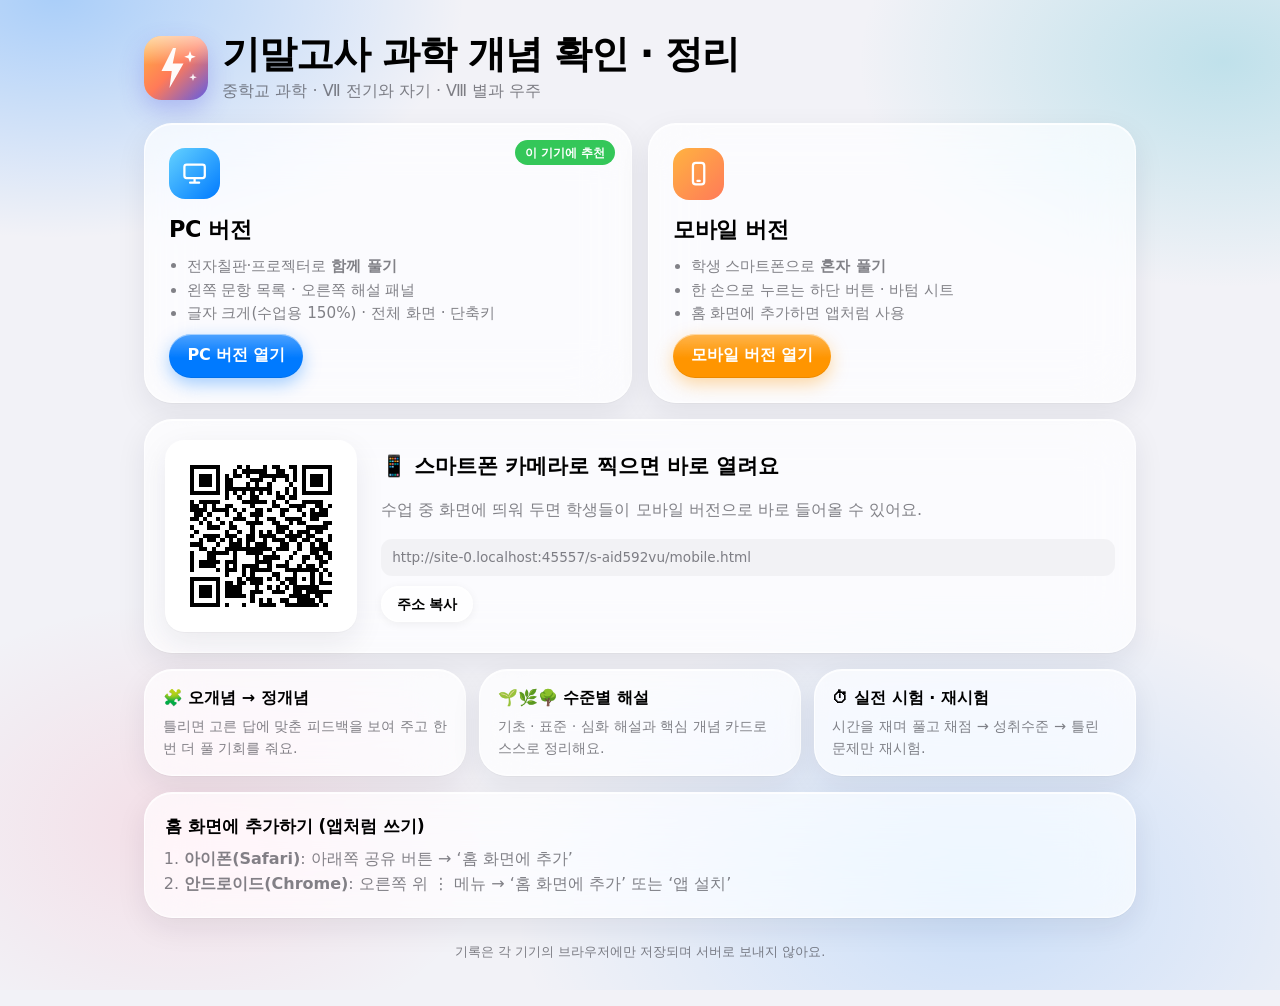
==== s-aid592vu/index.html @ d225749f "웹앱 접속 주소 변경: 예전 주소 비활성화 - 앱 폴더 이름을 추측하기 어려운 이름으로 변경(예전 주소의 페이지는 404) - 예전 폴더에는 학생 기기에 남은 오프라인 사본을 지우" ====
<!DOCTYPE html>
<html lang="ko" data-theme="light" data-unit="all">
<head>
<meta charset="UTF-8">
<meta name="robots" content="noindex, nofollow">
<meta name="viewport" content="width=device-width, initial-scale=1, viewport-fit=cover">
<meta name="theme-color" content="#F2F2F7">
<meta name="description" content="중학교 과학 2학기 기말고사 대비 개념 확인 · 정리 웹앱 — PC 버전과 모바일 버전">
<title>기말고사 과학 개념 확인 · 정리</title>
<link rel="icon" href="icon.svg" type="image/svg+xml">
<link rel="apple-touch-icon" href="icon-180.png">
<link rel="manifest" href="manifest.webmanifest">
<link rel="stylesheet" href="css/base.css">
<style>
  body { display: flex; justify-content: center; padding: max(1.5rem, env(safe-area-inset-top)) 1rem 2rem; }
  .wrap { width: 100%; max-width: 62rem; }
  .top { display: flex; align-items: center; gap: .9rem; margin: .5rem 0 1.2rem; }
  .app-ic { width: 4rem; height: 4rem; border-radius: 1.1rem; box-shadow: 0 10px 24px rgba(94, 92, 230, .3); flex: none; }
  .top h1 { margin: 0; font-size: clamp(1.7rem, 4vw, 2.4rem); letter-spacing: -.03em; line-height: 1.15; }
  .top p { margin: .2rem 0 0; color: var(--label2); }
  .choose { display: grid; grid-template-columns: repeat(2, minmax(0, 1fr)); gap: 1rem; }
  .ver { position: relative; display: flex; flex-direction: column; gap: .5rem; padding: 1.5rem; text-decoration: none; color: var(--label); transition: transform .35s var(--pop); }
  .ver:active { transform: scale(.98); }
  .ver .vi { width: 3.2rem; height: 3.2rem; border-radius: 1rem; display: grid; place-items: center; color: #fff; }
  .ver .vi .ic { width: 1.7rem; height: 1.7rem; }
  .ver.pc .vi { background: linear-gradient(135deg, #64D2FF, #007AFF); }
  .ver.mo .vi { background: linear-gradient(135deg, #FFB340, #FF7A59); }
  .ver h2 { margin: .3rem 0 0; font-size: 1.4rem; letter-spacing: -.02em; }
  .ver ul { margin: 0; padding-left: 1.1rem; color: var(--label2); font-size: .95rem; }
  .ver .go { margin-top: auto; align-self: flex-start; }
  .rec { position: absolute; top: 1rem; right: 1rem; background: var(--green); color: #fff; font-size: .75rem; font-weight: 800; padding: .2rem .6rem; border-radius: 999px; }
  .qr-card { display: grid; grid-template-columns: auto 1fr; gap: 1.5rem; align-items: center; margin-top: 1rem; }
  .qr-box { width: 12rem; height: 12rem; background: #fff; border-radius: 1.2rem; padding: .5rem; box-shadow: var(--shadow); }
  .qr-svg { width: 100%; height: 100%; display: block; }
  .qr-card h2 { margin: 0 0 .4rem; font-size: 1.3rem; }
  .url { font-size: .85rem; color: var(--label2); word-break: break-all; background: var(--fill2); padding: .5rem .7rem; border-radius: .7rem; margin: .6rem 0; }
  .feat { display: grid; grid-template-columns: repeat(3, minmax(0, 1fr)); gap: .8rem; margin-top: 1rem; }
  .feat .card { padding: 1rem 1.1rem; }
  .feat b { display: flex; gap: .4rem; align-items: center; margin-bottom: .25rem; }
  .feat p { margin: 0; font-size: .9rem; color: var(--label2); }
  .howto { margin-top: 1rem; }
  .howto h3 { margin: 0 0 .5rem; font-size: 1.05rem; }
  .howto ol { margin: 0; padding-left: 1.2rem; color: var(--label2); }
  .foot { text-align: center; color: var(--label2); font-size: .8rem; margin-top: 1.5rem; }
  @media (max-width: 720px) {
    .choose, .feat { grid-template-columns: 1fr; }
    .qr-card { grid-template-columns: 1fr; justify-items: center; text-align: center; }
  }
</style>
</head>
<body>
<div class="bg" aria-hidden="true"></div>
<div class="wrap">
  <header class="top">
    <img class="app-ic" src="icon.svg" alt="">
    <div>
      <h1>기말고사 과학 개념 확인 · 정리</h1>
      <p>중학교 과학 · Ⅶ 전기와 자기 · Ⅷ 별과 우주</p>
    </div>
  </header>

  <section class="choose" aria-label="버전 선택">
    <a class="ver pc card" href="pc.html" id="v-pc">
      <span class="vi"><svg class="ic" viewBox="0 0 24 24" aria-hidden="true"><rect x="3" y="4" width="18" height="12" rx="2"/><path d="M8 20h8M12 16v4"/></svg></span>
      <h2>PC 버전</h2>
      <ul><li>전자칠판·프로젝터로 <b>함께 풀기</b></li><li>왼쪽 문항 목록 · 오른쪽 해설 패널</li><li>글자 크게(수업용 150%) · 전체 화면 · 단축키</li></ul>
      <span class="btn btn-primary go">PC 버전 열기</span>
    </a>
    <a class="ver mo card" href="mobile.html" id="v-mo">
      <span class="vi"><svg class="ic" viewBox="0 0 24 24" aria-hidden="true"><rect x="7" y="2.5" width="10" height="19" rx="2.5"/><path d="M11 18.5h2"/></svg></span>
      <h2>모바일 버전</h2>
      <ul><li>학생 스마트폰으로 <b>혼자 풀기</b></li><li>한 손으로 누르는 하단 버튼 · 바텀 시트</li><li>홈 화면에 추가하면 앱처럼 사용</li></ul>
      <span class="btn btn-primary go" style="--tint: var(--orange)">모바일 버전 열기</span>
    </a>
  </section>

  <section class="qr-card card" id="qr-card" aria-label="모바일 접속 QR 코드">
    <div class="qr-box" id="qr"></div>
    <div>
      <h2>📱 스마트폰 카메라로 찍으면 바로 열려요</h2>
      <p class="muted">수업 중 화면에 띄워 두면 학생들이 모바일 버전으로 바로 들어올 수 있어요.</p>
      <div class="url" id="qr-url"></div>
      <button class="btn btn-glass btn-sm" id="copy">주소 복사</button>
    </div>
  </section>

  <section class="feat" aria-label="주요 기능">
    <div class="card"><b>🧩 오개념 → 정개념</b><p>틀리면 고른 답에 맞춘 피드백을 보여 주고 한 번 더 풀 기회를 줘요.</p></div>
    <div class="card"><b>🌱🌿🌳 수준별 해설</b><p>기초 · 표준 · 심화 해설과 핵심 개념 카드로 스스로 정리해요.</p></div>
    <div class="card"><b>⏱ 실전 시험 · 재시험</b><p>시간을 재며 풀고 채점 → 성취수준 → 틀린 문제만 재시험.</p></div>
  </section>

  <section class="howto card">
    <h3>홈 화면에 추가하기 (앱처럼 쓰기)</h3>
    <ol>
      <li><b>아이폰(Safari)</b>: 아래쪽 공유 버튼 → ‘홈 화면에 추가’</li>
      <li><b>안드로이드(Chrome)</b>: 오른쪽 위 ⋮ 메뉴 → ‘홈 화면에 추가’ 또는 ‘앱 설치’</li>
    </ol>
  </section>

  <p class="foot">기록은 각 기기의 브라우저에만 저장되며 서버로 보내지 않아요.</p>
</div>
<script src="js/qr.js"></script>
<script>
(function () {
  var dark = window.matchMedia && matchMedia('(prefers-color-scheme: dark)').matches;
  try { var st = JSON.parse(localStorage.getItem('sciFinal.v1') || '{}').settings || {}; if (st.theme === 'dark') dark = true; if (st.theme === 'light') dark = false; } catch (e) {}
  document.documentElement.dataset.theme = dark ? 'dark' : 'light';
  // 기기에 맞는 버전 추천
  var mobile = (matchMedia('(pointer: coarse)').matches && Math.min(screen.width, screen.height) < 820) || /iPhone|Android.+Mobile/.test(navigator.userAgent);
  var rec = document.createElement('span');
  rec.className = 'rec';
  rec.textContent = '이 기기에 추천';
  document.getElementById(mobile ? 'v-mo' : 'v-pc').appendChild(rec);
  // QR 코드 (인터넷 주소로 열었을 때만)
  var card = document.getElementById('qr-card');
  var framed = false;
  try { framed = window.self !== window.top; } catch (e) { framed = true; }
  if ((location.protocol === 'http:' || location.protocol === 'https:') && !framed) {
    var url = new URL('mobile.html', location.href).href;
    document.getElementById('qr').innerHTML = window.SF_QR.toSVG(url, { label: '모바일 버전 주소 QR 코드' });
    document.getElementById('qr-url').textContent = url;
    document.getElementById('copy').addEventListener('click', function () {
      var b = this;
      (navigator.clipboard ? navigator.clipboard.writeText(url) : Promise.reject()).then(function () { b.textContent = '복사했어요 ✓'; }, function () { b.textContent = '복사가 안 되면 주소를 길게 눌러 복사하세요'; });
    });
  } else {
    card.querySelector('h2').textContent = '📱 QR 코드는 웹 주소로 직접 열었을 때 나타나요';
    card.querySelector('.muted').textContent = (framed ? '지금은 미리보기 창 안에서 열려 있어요.' : '지금은 파일로 열려 있어요.') + ' GitHub Pages 같은 웹 주소(https://…)로 직접 열면 학생용 QR 코드가 자동으로 만들어져요.';
    document.getElementById('qr').style.display = 'none';
    document.getElementById('qr-url').style.display = 'none';
    document.getElementById('copy').style.display = 'none';
  }
  try { if ('serviceWorker' in navigator && location.protocol === 'https:' && !framed) navigator.serviceWorker.register('sw.js').catch(function () {}); } catch (e) {}
})();
</script>
</body>
</html>
---- s-aid592vu/css/base.css ----
/* 공통 디자인 — Apple ‘Liquid Glass’ 디자인 언어(반투명 유리 재질·캡슐 버튼·시스템 색)를 참고한 스타일 */
:root {
  --scale: 1;
  --font: -apple-system, BlinkMacSystemFont, "SF Pro Text", "SF Pro Display", "Apple SD Gothic Neo", "Pretendard Variable", "Pretendard", "Noto Sans KR", "Malgun Gothic", "맑은 고딕", "NanumGothic", system-ui, sans-serif;
  --blue: #007AFF; --green: #34C759; --red: #FF3B30; --orange: #FF9500; --yellow: #FFCC00;
  --indigo: #5856D6; --purple: #AF52DE; --teal: #30B0C7; --pink: #FF2D55; --mint: #00C7BE;
  --label: #000; --label2: rgba(60, 60, 67, .64); --label3: rgba(60, 60, 67, .34);
  --sep: rgba(60, 60, 67, .16);
  --bg: #F2F2F7;
  --solid: #fff;
  --card: rgba(255, 255, 255, .7);
  --glass: rgba(255, 255, 255, .56);
  --glass-hi: rgba(250, 250, 252, .84);
  --glass-border: rgba(255, 255, 255, .72);
  --spec: inset 0 1px 0 rgba(255, 255, 255, .85), inset 0 -1px 0 rgba(255, 255, 255, .2);
  --shadow: 0 1px 1px rgba(0, 0, 0, .03), 0 10px 30px rgba(20, 24, 48, .08);
  --shadow-lg: 0 30px 80px rgba(20, 24, 48, .22);
  --fill: rgba(118, 118, 128, .12); --fill2: rgba(118, 118, 128, .07); --fill3: rgba(118, 118, 128, .2);
  --tint: var(--blue); --tint2: var(--teal);
  --fig-ink: #1c1c1e; --fig-sub: #6c6c70; --fig-paper: #fff; --fig-panel: #f2f2f7;
  --r-xl: 1.75rem; --r-lg: 1.375rem; --r-md: 1rem; --r-sm: .75rem;
  --spring: cubic-bezier(.32, .72, 0, 1);
  --pop: cubic-bezier(.34, 1.56, .64, 1);
  color-scheme: light;
}
html[data-theme="dark"] {
  --blue: #0A84FF; --green: #30D158; --red: #FF453A; --orange: #FF9F0A; --yellow: #FFD60A;
  --indigo: #5E5CE6; --purple: #BF5AF2; --teal: #40C8E0; --pink: #FF375F; --mint: #63E6E2;
  --label: #fff; --label2: rgba(235, 235, 245, .64); --label3: rgba(235, 235, 245, .32);
  --sep: rgba(84, 84, 88, .55);
  --bg: #000;
  --solid: #1C1C1E;
  --card: rgba(30, 30, 33, .66);
  --glass: rgba(44, 44, 48, .5);
  --glass-hi: rgba(36, 36, 40, .86);
  --glass-border: rgba(255, 255, 255, .12);
  --spec: inset 0 1px 0 rgba(255, 255, 255, .16), inset 0 -1px 0 rgba(255, 255, 255, .04);
  --shadow: 0 1px 1px rgba(0, 0, 0, .4), 0 10px 30px rgba(0, 0, 0, .45);
  --shadow-lg: 0 30px 80px rgba(0, 0, 0, .6);
  --fill: rgba(118, 118, 128, .24); --fill2: rgba(118, 118, 128, .14); --fill3: rgba(118, 118, 128, .34);
  --fig-ink: #f2f2f7; --fig-sub: #a1a1a8; --fig-paper: #1c1c1e; --fig-panel: #2c2c2e;
  color-scheme: dark;
}
html[data-unit="u7"] { --tint: var(--orange); --tint2: var(--yellow); }
html[data-unit="u8"] { --tint: var(--indigo); --tint2: var(--purple); }
html[data-unit="all"] { --tint: var(--blue); --tint2: var(--teal); }
html[data-theme="light"][data-unit="u7"] { --tint: #F08800; }

* { box-sizing: border-box; -webkit-tap-highlight-color: transparent; }
html { font-size: calc(16px * var(--scale)); -webkit-text-size-adjust: 100%; text-size-adjust: 100%; }
body {
  margin: 0; font-family: var(--font); color: var(--label); background: var(--bg);
  line-height: 1.55; word-break: keep-all; overflow-wrap: anywhere;
  -webkit-font-smoothing: antialiased; min-height: 100vh;
}
button, input, textarea, select { font: inherit; color: inherit; }
button { cursor: pointer; }
a { color: var(--tint); }
:focus-visible { outline: 3px solid color-mix(in srgb, var(--tint) 70%, transparent); outline-offset: 2px; border-radius: 10px; }
#main:focus { outline: none; }
.muted { color: var(--label2); }
.small { font-size: .85rem; }
.center { text-align: center; }
.c-green { color: var(--green); } .c-orange { color: var(--orange); } .c-red { color: var(--red); } .c-teal { color: var(--teal); }
.w100 { width: 100%; }
.spacer { flex: 1; }
[hidden] { display: none !important; }

/* 배경: 단원 색이 은은히 비치는 메시 그라데이션 */
.bg {
  position: fixed; inset: -10%; z-index: -1; pointer-events: none;
  background:
    radial-gradient(38% 32% at 12% 8%, color-mix(in srgb, var(--tint) 30%, transparent), transparent 70%),
    radial-gradient(34% 30% at 88% 14%, color-mix(in srgb, var(--tint2) 26%, transparent), transparent 70%),
    radial-gradient(42% 40% at 72% 92%, color-mix(in srgb, var(--blue) 16%, transparent), transparent 72%),
    radial-gradient(30% 30% at 20% 85%, color-mix(in srgb, var(--pink) 10%, transparent), transparent 70%),
    var(--bg);
  animation: drift 40s ease-in-out infinite alternate;
}
html[data-theme="dark"] .bg { opacity: .9; }
@keyframes drift { from { transform: translate3d(0, 0, 0) scale(1); } to { transform: translate3d(-2%, 1.5%, 0) scale(1.04); } }

/* 아이콘 */
.ic { width: 1.25em; height: 1.25em; flex: none; stroke: currentColor; fill: none; stroke-width: 2; stroke-linecap: round; stroke-linejoin: round; vertical-align: -.22em; }
.ic.ok { color: var(--green); } .ic.bad { color: var(--red); }

/* 유리 재질 */
.glass, .card, .glass-strong {
  -webkit-backdrop-filter: blur(28px) saturate(185%); backdrop-filter: blur(28px) saturate(185%);
}
.glass { background: var(--glass); border: 1px solid var(--glass-border); box-shadow: var(--spec), var(--shadow); }
.glass-strong { background: var(--glass-hi); border: 1px solid var(--glass-border); box-shadow: var(--spec), var(--shadow-lg); }
.card {
  background: var(--card); border: 1px solid var(--glass-border); border-radius: var(--r-xl);
  box-shadow: var(--spec), var(--shadow); padding: 1.25rem;
}
@supports not ((backdrop-filter: blur(1px)) or (-webkit-backdrop-filter: blur(1px))) {
  .glass, .card { background: var(--solid); }
  .glass-strong { background: var(--solid); }
}

/* 버튼 */
.btn {
  display: inline-flex; align-items: center; justify-content: center; gap: .45rem;
  min-height: 2.75rem; padding: 0 1.15rem; border-radius: 999px; border: 0;
  font-weight: 650; font-size: 1rem; letter-spacing: -.01em; white-space: nowrap;
  transition: transform .35s var(--pop), background-color .2s, box-shadow .2s, opacity .2s;
  text-decoration: none;
}
.btn:active:not(:disabled) { transform: scale(.95); }
.btn:disabled { opacity: .4; cursor: default; }
.btn-lg { min-height: 3.25rem; font-size: 1.06rem; padding: 0 1.5rem; }
.btn-sm { min-height: 2.25rem; font-size: .9rem; padding: 0 .9rem; }
.btn-primary {
  color: #fff;
  background: linear-gradient(180deg, rgba(255, 255, 255, .3), rgba(255, 255, 255, 0) 55%), var(--tint);
  box-shadow: inset 0 1px 0 rgba(255, 255, 255, .5), inset 0 -1px 0 rgba(0, 0, 0, .08), 0 6px 18px color-mix(in srgb, var(--tint) 36%, transparent);
}
.btn-danger { color: #fff; background: linear-gradient(180deg, rgba(255, 255, 255, .25), rgba(255, 255, 255, 0) 55%), var(--red); box-shadow: inset 0 1px 0 rgba(255, 255, 255, .45), 0 6px 18px color-mix(in srgb, var(--red) 32%, transparent); }
.btn-glass {
  background: var(--glass); color: var(--label); border: 1px solid var(--glass-border);
  box-shadow: var(--spec), 0 2px 10px rgba(0, 0, 0, .06);
  -webkit-backdrop-filter: blur(24px) saturate(180%); backdrop-filter: blur(24px) saturate(180%);
}
.btn-glass.on { color: var(--tint); background: color-mix(in srgb, var(--tint) 14%, var(--glass)); }
.btn-tinted { background: color-mix(in srgb, var(--tint) 15%, transparent); color: var(--tint); }
.btn-plain { background: transparent; color: var(--tint); padding: 0 .4rem; min-height: 2rem; }
.btn.grow { flex: 1; }
.icon-btn {
  width: 2.75rem; height: 2.75rem; border-radius: 50%; border: 0; display: inline-grid; place-items: center;
  background: var(--fill2); color: var(--label); transition: transform .35s var(--pop), background .2s; flex: none;
}
.icon-btn.glass { background: var(--glass); }
.icon-btn:active { transform: scale(.9); }
.icon-btn sup { font-size: .6em; margin-left: 1px; }
.link { background: none; border: 0; color: var(--tint); font-weight: 600; padding: 0; font-size: .9rem; display: inline-flex; align-items: center; gap: .15rem; }
.pill { display: inline-flex; align-items: center; gap: .35rem; height: 2.25rem; padding: 0 .85rem; border-radius: 999px; border: 0; font-weight: 700; font-size: .9rem; }
.pill.teacher { background: linear-gradient(180deg, rgba(255, 255, 255, .28), transparent 60%), var(--purple); color: #fff; box-shadow: inset 0 1px 0 rgba(255, 255, 255, .4), 0 4px 12px color-mix(in srgb, var(--purple) 35%, transparent); }
.btn-row { display: flex; flex-wrap: wrap; gap: .6rem; margin: 1rem 0; }
.btn-row.center { justify-content: center; }
.btn-col { display: flex; flex-direction: column; gap: .6rem; margin-top: 1.2rem; }

/* 세그먼트 컨트롤 */
.seg { display: inline-flex; padding: 3px; gap: 2px; background: var(--fill); border-radius: 999px; max-width: 100%; overflow-x: auto; scrollbar-width: none; }
.seg::-webkit-scrollbar { display: none; }
.seg button {
  border: 0; background: transparent; padding: .5rem .95rem; border-radius: 999px; font-weight: 600; font-size: .92rem;
  color: var(--label); white-space: nowrap; transition: background .25s, box-shadow .25s, color .2s;
}
.seg button[aria-pressed="true"] { background: var(--solid); box-shadow: 0 3px 10px rgba(0, 0, 0, .12), 0 0 0 .5px rgba(0, 0, 0, .04); }
html[data-theme="dark"] .seg button[aria-pressed="true"] { background: #636366; }
.seg-sm button { padding: .38rem .75rem; font-size: .85rem; }

/* 스위치 */
.switch { position: relative; width: 3.2rem; height: 1.95rem; flex: none; }
.switch input { position: absolute; opacity: 0; width: 100%; height: 100%; margin: 0; cursor: pointer; z-index: 1; }
.switch span { position: absolute; inset: 0; border-radius: 999px; background: var(--fill3); transition: background .25s; }
.switch span::after { content: ""; position: absolute; top: 2px; left: 2px; width: calc(1.95rem - 4px); height: calc(1.95rem - 4px); border-radius: 50%; background: #fff; box-shadow: 0 3px 8px rgba(0, 0, 0, .15), 0 1px 1px rgba(0, 0, 0, .16); transition: transform .35s var(--pop); }
.switch input:checked + span { background: var(--green); }
.switch input:checked + span::after { transform: translateX(1.25rem); }
.switch input:focus-visible + span { outline: 3px solid color-mix(in srgb, var(--tint) 60%, transparent); outline-offset: 2px; }

/* 목록(설정 앱 스타일) */
.list { padding: 0; overflow: hidden; }
.list .row {
  display: flex; align-items: center; gap: .75rem; min-height: 3.1rem; padding: .7rem 1.1rem; width: 100%;
  background: transparent; border: 0; text-align: left; color: var(--label); text-decoration: none; font-size: 1rem;
}
.list .row + .row { border-top: .5px solid var(--sep); }
.list button.row:active, .list a.row:active { background: var(--fill2); }
.list .row.wrap { flex-wrap: wrap; justify-content: space-between; }
.list .row.danger { color: var(--red); }
.row-label { font-weight: 600; flex: 1; min-width: 8rem; }
.list + .list { margin-top: 1rem; }

/* 배지·칩 */
.badge { display: inline-flex; align-items: center; height: 1.6rem; padding: 0 .6rem; border-radius: 999px; font-size: .78rem; font-weight: 700; color: #fff; white-space: nowrap; }
.badge.set-basic, .dot.set-basic { background: var(--green); }
.badge.set-achieve, .dot.set-achieve { background: var(--blue); }
.badge.set-essay, .dot.set-essay { background: var(--purple); }
.concept-chip { font-size: .8rem; font-weight: 600; color: var(--tint); background: color-mix(in srgb, var(--tint) 13%, transparent); padding: .2rem .6rem; border-radius: 999px; }
.lvl { display: inline-flex; gap: 3px; }
.lvl i { width: .45rem; height: .45rem; border-radius: 50%; background: var(--fill3); }
.lvl i.on { background: var(--tint); }
.chip-btn { display: inline-flex; align-items: center; gap: .3rem; border: 0; border-radius: 999px; padding: .35rem .75rem; background: var(--fill); font-size: .82rem; font-weight: 600; }
.chip-btn.on { background: color-mix(in srgb, var(--orange) 20%, transparent); color: var(--orange); }
.count { display: inline-grid; place-items: center; min-width: 1.4rem; height: 1.4rem; padding: 0 .35rem; border-radius: 999px; background: var(--red); color: #fff; font-size: .75rem; font-weight: 800; }

/* 제목 */
.hero { padding: .5rem .25rem 1rem; }
.hero.compact { padding-bottom: .5rem; }
.eyebrow { margin: 0; font-size: .85rem; font-weight: 700; color: var(--tint); letter-spacing: .02em; }
.large-title { font-size: 2.125rem; line-height: 1.15; font-weight: 800; letter-spacing: -.03em; margin: .2rem 0 .4rem; }
.sub { margin: 0 0 .75rem; color: var(--label2); font-size: 1rem; }
.sec-title { font-size: 1.25rem; font-weight: 750; letter-spacing: -.02em; margin: 1.6rem .25rem .75rem; display: flex; align-items: center; gap: .5rem; flex-wrap: wrap; }
.sec-title .muted, .sec-title .link { font-size: .85rem; font-weight: 600; margin-left: auto; }
.unit-h { font-size: 1.5rem; }
.block { margin-bottom: .5rem; }

/* 처음 화면 */
.resume { display: flex; align-items: center; gap: .9rem; width: 100%; text-align: left; border: 1px solid var(--glass-border); cursor: pointer; padding: 1rem 1.15rem; }
.resume-ic { width: 2.6rem; height: 2.6rem; border-radius: 50%; display: grid; place-items: center; background: var(--tint); color: #fff; flex: none; }
.resume-t { flex: 1; display: flex; flex-direction: column; }
.resume-t small { color: var(--label2); }
.unit-cards { display: grid; grid-template-columns: repeat(3, minmax(0, 1fr)); gap: .75rem; }
.unit-card {
  position: relative; display: flex; flex-direction: column; align-items: flex-start; gap: .1rem; text-align: left;
  padding: 1rem; border-radius: var(--r-lg); border: 1.5px solid var(--glass-border); background: var(--card);
  -webkit-backdrop-filter: blur(24px) saturate(180%); backdrop-filter: blur(24px) saturate(180%);
  box-shadow: var(--spec), var(--shadow); transition: transform .35s var(--pop), border-color .2s, background .2s;
}
.unit-card:active { transform: scale(.97); }
.unit-card.on { border-color: var(--tint); background: color-mix(in srgb, var(--tint) 12%, var(--card)); }
.uc-ic { width: 2.4rem; height: 2.4rem; border-radius: .8rem; display: grid; place-items: center; color: #fff; margin-bottom: .45rem; font-size: 1.1rem; }
.uc-u7 .uc-ic { background: linear-gradient(135deg, #FFB340, #FF9500); }
.uc-u8 .uc-ic { background: linear-gradient(135deg, #7D7AFF, #5856D6); }
.uc-all .uc-ic { background: linear-gradient(135deg, #5AC8FA, #007AFF); }
.uc-code { font-size: .8rem; font-weight: 800; color: var(--label2); }
.uc-title { font-size: 1.05rem; font-weight: 750; letter-spacing: -.02em; }
.uc-n { font-size: .8rem; color: var(--label2); }
.uc-check { position: absolute; top: .7rem; right: .7rem; width: 1.5rem; height: 1.5rem; border-radius: 50%; background: var(--tint); color: #fff; display: grid; place-items: center; }
.uc-check .ic { width: .95rem; height: .95rem; stroke-width: 3; }
.mode-grid { display: grid; grid-template-columns: repeat(2, minmax(0, 1fr)); gap: .75rem; }
.mode-card { display: flex; flex-direction: column; align-items: flex-start; gap: .3rem; text-align: left; cursor: pointer; transition: transform .35s var(--pop); padding: 1.1rem; }
.mode-card:active { transform: scale(.97); }
.mode-card b { font-size: 1.1rem; letter-spacing: -.02em; display: flex; align-items: center; gap: .4rem; }
.mode-card small { color: var(--label2); font-size: .85rem; line-height: 1.4; }
.mc-ic { width: 2.6rem; height: 2.6rem; border-radius: .9rem; display: grid; place-items: center; margin-bottom: .3rem; color: #fff; }
.mc-ic.c-teal { background: linear-gradient(135deg, #64D2FF, #30B0C7); color: #fff; }
.mc-ic.c-green { background: linear-gradient(135deg, #5EDB7B, #34C759); color: #fff; }
.mc-ic.c-orange { background: linear-gradient(135deg, #FFB340, #FF9500); color: #fff; }
.mc-ic.c-red { background: linear-gradient(135deg, #FF6961, #FF3B30); color: #fff; }
.set-toggles { display: flex; flex-wrap: wrap; gap: .45rem; }
.set-toggle { display: inline-flex; align-items: center; gap: .4rem; border: 1.5px solid var(--sep); background: transparent; border-radius: 999px; padding: .4rem .8rem; font-weight: 600; font-size: .9rem; color: var(--label2); transition: all .2s; }
.set-toggle b { font-size: .78rem; color: var(--label2); background: var(--fill); border-radius: 999px; padding: 0 .45rem; }
.set-toggle.on { border-color: var(--tint); color: var(--label); background: color-mix(in srgb, var(--tint) 9%, transparent); }
.set-toggle .dot { width: .55rem; height: .55rem; border-radius: 50%; opacity: .35; }
.set-toggle.on .dot { opacity: 1; }
.foot-note { color: var(--label2); font-size: .8rem; text-align: center; margin: 2rem 1rem 1rem; }

/* 통계 */
.stat-row { display: grid; grid-template-columns: repeat(auto-fit, minmax(6rem, 1fr)); gap: .75rem; margin: 1rem 0; }
.stat { display: flex; flex-direction: column; align-items: center; justify-content: center; padding: 1rem .5rem; text-align: center; }
.stat b { font-size: 1.6rem; font-weight: 800; letter-spacing: -.03em; font-variant-numeric: tabular-nums; }
.stat b small { font-size: .9rem; color: var(--label2); font-weight: 600; }
.stat span { font-size: .82rem; color: var(--label2); }
.empty { text-align: center; padding: 2rem 1rem; color: var(--label2); }
.empty .ic { width: 2.5rem; height: 2.5rem; color: var(--tint); }

/* 기록 그래프 */
.hchart { display: flex; align-items: flex-end; gap: 0; height: 10rem; padding: 1rem .5rem .6rem; }
.hbar { display: flex; flex-direction: column; align-items: center; gap: .25rem; height: 100%; }
.hbar-v { font-size: .75rem; font-weight: 700; color: var(--label2); font-variant-numeric: tabular-nums; }
.hbar-track { flex: 1; width: 52%; max-width: 2.4rem; background: var(--fill2); border-radius: .6rem; display: flex; align-items: flex-end; overflow: hidden; }
.hbar-track i { display: block; width: 100%; border-radius: .6rem; animation: grow .8s var(--spring) both; }
@keyframes grow { from { transform: scaleY(0); transform-origin: bottom; } to { transform: scaleY(1); transform-origin: bottom; } }
.hbar-l { font-size: .72rem; font-weight: 700; color: var(--label2); }
.grade-dot { width: 2.3rem; height: 2.3rem; border-radius: 50%; display: grid; place-items: center; color: #fff; font-weight: 800; flex: none; }
.wr-t { flex: 1; display: flex; flex-direction: column; min-width: 0; }
.wr-t small { color: var(--label2); font-size: .8rem; overflow: hidden; text-overflow: ellipsis; white-space: nowrap; }
.wr-n { font-size: .8rem; color: var(--red); font-weight: 700; }

/* 개념 정리 */
.notes-grid { display: grid; grid-template-columns: repeat(auto-fill, minmax(22rem, 1fr)); gap: 1rem; }
.note header { display: flex; align-items: center; gap: .6rem; margin-bottom: .4rem; }
.note h3 { margin: 0; font-size: 1.15rem; letter-spacing: -.02em; }
.note-no { width: 1.9rem; height: 1.9rem; border-radius: .65rem; display: grid; place-items: center; background: var(--tint); color: #fff; font-weight: 800; font-size: .9rem; flex: none; }
.note-points { margin: .4rem 0 .8rem; padding-left: 1.15rem; }
.note-points li { margin: .35rem 0; }
.note-points li::marker { color: var(--tint); }
.misfix { background: var(--fill2); border-radius: var(--r-md); padding: .75rem .9rem; margin-bottom: .8rem; }
.mf-title { font-size: .8rem; font-weight: 800; color: var(--label2); margin-bottom: .3rem; }
.mf-row { display: flex; flex-direction: column; gap: .1rem; padding: .35rem 0; font-size: .92rem; }
.mf-row + .mf-row { border-top: .5px solid var(--sep); }
.mf-x { color: var(--label2); text-decoration: line-through; text-decoration-color: color-mix(in srgb, var(--red) 60%, transparent); }
.mf-o { font-weight: 650; }

/* 문제 카드 */
.quiz { display: flex; flex-direction: column; gap: 1rem; }
.qcard { position: relative; padding: 1.4rem 1.5rem 1.5rem; }
.qcard.plain { background: none; border: 0; box-shadow: none; padding: 0; backdrop-filter: none; -webkit-backdrop-filter: none; }
.q-meta { display: flex; align-items: center; flex-wrap: wrap; gap: .5rem; margin-bottom: .9rem; }
.q-code { font-size: .82rem; font-weight: 700; color: var(--label2); }
.q-stem { display: flex; gap: .7rem; font-size: 1.22rem; line-height: 1.55; font-weight: 650; letter-spacing: -.015em; margin: 0 0 1rem; }
.q-num { flex: none; min-width: 2rem; height: 2rem; border-radius: .7rem; display: grid; place-items: center; background: var(--tint); color: #fff; font-size: 1rem; font-weight: 800; margin-top: .05rem; }
.q-stem u { text-decoration-thickness: 2px; text-underline-offset: 3px; text-decoration-color: var(--red); }
.q-box { border: 1.5px solid color-mix(in srgb, var(--tint) 45%, transparent); background: color-mix(in srgb, var(--tint) 6%, transparent); border-radius: var(--r-md); padding: .85rem 1rem; margin: 0 0 1rem; font-size: 1.02rem; }
.q-fig { background: var(--fig-paper); border-radius: 1.1rem; padding: .75rem; margin: 0 0 1rem; border: .5px solid var(--sep); }
.q-fig.dark { background: #04050b; padding: 0; overflow: hidden; }
.q-fig.small { margin-top: 1rem; }
.fig-svg { display: block; width: 100%; max-width: 34rem; height: auto; margin: 0 auto; }
.fig-svg .ft { font-family: var(--font); }
.fig-svg.fig-dark { max-width: none; }
.astro-row { display: flex; gap: .6rem; justify-content: center; flex-wrap: wrap; }
.astro-item { margin: 0; flex: 1 1 8rem; max-width: 14rem; }
.astro-img { border-radius: .8rem; overflow: hidden; line-height: 0; }
.astro-img .fig-svg { max-width: none; }
.astro-item figcaption { text-align: center; font-size: .9rem; font-weight: 700; margin-top: .35rem; color: var(--fig-ink); }
.q-table-wrap { overflow-x: auto; margin: 0 0 1rem; }
.q-table { width: 100%; border-collapse: separate; border-spacing: 0; border-radius: var(--r-md); overflow: hidden; font-size: .98rem; background: var(--solid); border: .5px solid var(--sep); }
.q-table th, .q-table td { padding: .6rem .7rem; text-align: center; border-bottom: .5px solid var(--sep); }
.q-table tr:last-child th, .q-table tr:last-child td { border-bottom: 0; }
.q-table thead th { background: color-mix(in srgb, var(--tint) 18%, var(--solid)); font-weight: 750; }
.q-table tbody th { background: var(--fill2); font-weight: 650; }
.q-bogi, .q-conds { position: relative; border: 1.5px solid var(--sep); border-radius: var(--r-md); padding: 1.1rem 1rem .8rem; margin: .4rem 0 1rem; background: var(--fill2); }
.bogi-tag { position: absolute; top: -.75rem; left: .9rem; background: var(--tint); color: #fff; font-size: .75rem; font-weight: 800; padding: .1rem .6rem; border-radius: 999px; }
.bogi-line { display: flex; gap: .4rem; margin: .25rem 0; font-size: 1.02rem; }
.bogi-line b { flex: none; }
.q-conds ul { margin: 0; padding-left: 1.1rem; }
.bogi-help { margin: 0 0 .5rem; font-size: .85rem; color: var(--label2); }
.frac { display: inline-flex; flex-direction: column; vertical-align: middle; text-align: center; font-size: .88em; line-height: 1.15; margin: 0 .12em; }
.frac > span:first-child { border-bottom: 1.5px solid currentColor; padding: 0 .2em; }
.frac > span:last-child { padding: 0 .2em; }

/* 선택지 */
.options { display: flex; flex-direction: column; gap: .6rem; }
.options.has-fig { display: grid; grid-template-columns: repeat(auto-fill, minmax(9.5rem, 1fr)); }
.opt {
  position: relative; display: flex; align-items: center; gap: .8rem; width: 100%; text-align: left;
  padding: .85rem 1rem; border-radius: var(--r-md); border: 1.5px solid var(--sep);
  background: var(--solid); font-size: 1.05rem; line-height: 1.45;
  transition: transform .3s var(--pop), border-color .2s, background .2s, box-shadow .2s, opacity .2s;
}
.opt:hover:not(:disabled) { border-color: color-mix(in srgb, var(--tint) 50%, var(--sep)); }
.opt:active:not(:disabled) { transform: scale(.985); }
.opt .num { flex: none; width: 1.9rem; height: 1.9rem; border-radius: 50%; display: grid; place-items: center; background: var(--fill); font-weight: 750; font-size: 1rem; transition: background .2s, color .2s; }
.opt-text { flex: 1; }
.opt[aria-pressed="true"] { border-color: var(--tint); background: color-mix(in srgb, var(--tint) 10%, var(--solid)); box-shadow: 0 0 0 3px color-mix(in srgb, var(--tint) 16%, transparent); }
.opt[aria-pressed="true"] .num { background: var(--tint); color: #fff; }
.options.has-fig .opt { flex-direction: column; align-items: stretch; padding: .6rem; }
.opt-fig { display: block; }
.opt-fig .fig-svg { max-width: 11rem; }
.opt:disabled { cursor: default; }
.opt.is-correct { border-color: var(--green); background: color-mix(in srgb, var(--green) 12%, var(--solid)); }
.opt.is-correct .num { background: var(--green); color: #fff; }
.opt.is-wrong { border-color: var(--red); background: color-mix(in srgb, var(--red) 10%, var(--solid)); }
.opt.is-wrong .num { background: var(--red); color: #fff; }
.opt.dim { opacity: .55; }
.opt.was-wrong { border-style: dashed; border-color: color-mix(in srgb, var(--red) 55%, transparent); }
.opt.was-wrong .num { background: color-mix(in srgb, var(--red) 18%, transparent); color: var(--red); }
.opt-note { flex: none; font-size: .72rem; font-weight: 700; color: var(--red); background: color-mix(in srgb, var(--red) 12%, transparent); padding: .15rem .45rem; border-radius: 999px; }
.opt-mark { flex: none; width: 1.7rem; height: 1.7rem; border-radius: 50%; display: grid; place-items: center; color: #fff; }
.opt-mark.ok { background: var(--green); } .opt-mark.bad { background: var(--red); }
.opt-mark .ic { width: 1rem; height: 1rem; stroke-width: 3; }
.options.has-fig .opt-mark, .options.has-fig .opt-note { position: absolute; top: .5rem; right: .5rem; }

/* 보기 고르기(있는 대로) */
.q-bogi.interactive { background: transparent; padding-top: 1.2rem; }
.bogi-item { display: flex; align-items: center; gap: .7rem; width: 100%; text-align: left; padding: .75rem .85rem; border-radius: var(--r-sm); border: 1.5px solid var(--sep); background: var(--solid); margin-top: .5rem; font-size: 1.02rem; transition: border-color .2s, background .2s, transform .3s var(--pop); }
.bogi-item:active:not(:disabled) { transform: scale(.985); }
.bogi-item .cbox { width: 1.55rem; height: 1.55rem; border-radius: .45rem; border: 2px solid var(--label3); display: grid; place-items: center; flex: none; color: transparent; transition: all .2s; }
.bogi-item .cbox .ic { width: 1rem; height: 1rem; stroke-width: 3.2; }
.bogi-item.on { border-color: var(--tint); background: color-mix(in srgb, var(--tint) 9%, var(--solid)); }
.bogi-item.on .cbox { background: var(--tint); border-color: var(--tint); color: #fff; }
.bogi-item .bk { font-weight: 800; flex: none; }
.bogi-item .bt { flex: 1; }
.bogi-item .ox { flex: none; }
.bogi-item.truth { border-color: color-mix(in srgb, var(--green) 60%, transparent); }
.bogi-item.false.on { border-color: var(--red); background: color-mix(in srgb, var(--red) 9%, var(--solid)); }
.bogi-item.miss { box-shadow: 0 0 0 3px color-mix(in srgb, var(--orange) 30%, transparent); }

/* 빈칸 고르기 */
.slots { display: flex; flex-direction: column; gap: .8rem; }
.slot { padding: .8rem .9rem; border-radius: var(--r-md); background: var(--fill2); border: 1.5px solid transparent; }
.slot.ok { border-color: color-mix(in srgb, var(--green) 55%, transparent); }
.slot.bad { border-color: color-mix(in srgb, var(--red) 55%, transparent); }
.slot-label { font-weight: 700; margin-bottom: .5rem; display: flex; align-items: center; gap: .35rem; }
.chips { display: flex; flex-wrap: wrap; gap: .5rem; }
.chip { min-height: 2.6rem; min-width: 3.2rem; padding: 0 1.05rem; border-radius: 999px; border: 1.5px solid var(--sep); background: var(--solid); font-weight: 650; font-size: 1.02rem; transition: transform .3s var(--pop), background .2s, border-color .2s, color .2s; }
.chip:active:not(:disabled) { transform: scale(.94); }
.chip.on { background: var(--tint); border-color: var(--tint); color: #fff; box-shadow: 0 4px 12px color-mix(in srgb, var(--tint) 30%, transparent); }
.chip.correct { background: var(--green); border-color: var(--green); color: #fff; }
.chip.wrong { background: var(--red); border-color: var(--red); color: #fff; text-decoration: line-through; }
.chip.was-wrong { border-style: dashed; border-color: color-mix(in srgb, var(--red) 55%, transparent); color: var(--red); }
.chip:disabled { cursor: default; }

/* 서술형 */
.essay-input { width: 100%; border-radius: var(--r-md); border: 1.5px solid var(--sep); background: var(--solid); padding: .9rem 1rem; font-size: 1.05rem; line-height: 1.6; resize: vertical; min-height: 9rem; }
.essay-input:focus { outline: none; border-color: var(--tint); box-shadow: 0 0 0 3px color-mix(in srgb, var(--tint) 18%, transparent); }
.essay-input[readonly] { background: var(--fill2); }
.essay-foot { text-align: right; font-size: .8rem; color: var(--label2); margin-top: .3rem; }
.essay-panel h3 { font-size: 1rem; margin: 1rem 0 .5rem; display: flex; align-items: center; gap: .35rem; flex-wrap: wrap; }
.essay-panel h3:first-child { margin-top: 0; }
.kw-list { list-style: none; padding: 0; margin: 0; }
.kw-list li { display: flex; gap: .5rem; align-items: flex-start; padding: .35rem 0; color: var(--label2); }
.kw-list li.hit { color: var(--label); font-weight: 600; }
.kw-ic { flex: none; width: 1.4rem; height: 1.4rem; border-radius: 50%; display: grid; place-items: center; font-size: .8rem; font-weight: 800; background: var(--fill); }
.kw-list li.hit .kw-ic { background: var(--green); color: #fff; }
.model { background: color-mix(in srgb, var(--green) 9%, transparent); border-left: 4px solid var(--green); padding: .75rem .9rem; border-radius: .6rem; margin: 0; }
.rubric { display: flex; flex-direction: column; gap: .5rem; }
.rubric-row { display: flex; align-items: center; gap: .7rem; text-align: left; padding: .7rem .85rem; border-radius: var(--r-sm); border: 1.5px solid var(--sep); background: var(--solid); width: 100%; position: relative; }
.rubric-row .rk { flex: none; width: 2.1rem; height: 2.1rem; border-radius: 50%; display: grid; place-items: center; background: var(--fill); font-weight: 800; }
.rubric-row .rd { flex: 1; font-size: .95rem; }
.rubric-row .sg { flex: none; font-size: .72rem; font-weight: 800; color: var(--tint); background: color-mix(in srgb, var(--tint) 14%, transparent); padding: .15rem .5rem; border-radius: 999px; }
.rubric-row.suggest { border-style: dashed; border-color: var(--tint); }
.rubric-row.on { border-color: var(--tint); background: color-mix(in srgb, var(--tint) 10%, var(--solid)); }
.rubric-row.on .rk { background: var(--tint); color: #fff; }
.rubric-row:disabled { cursor: default; opacity: .85; }

/* 행동 버튼 줄 */
.actions { display: flex; align-items: center; gap: .6rem; }
.act-note { flex: 1; color: var(--label2); font-size: .9rem; display: flex; gap: .4rem; align-items: center; }
.nav-pill { padding: 0 .9rem; font-variant-numeric: tabular-nums; }

/* 피드백 */
.qfb { display: flex; flex-direction: column; gap: .9rem; }
.qfb:empty { display: none; }
.result-banner { border-radius: var(--r-lg); padding: 1rem 1.15rem; color: #fff; display: flex; flex-direction: column; gap: .2rem; animation: pop .5s var(--pop); box-shadow: var(--shadow); }
.result-banner b { font-size: 1.15rem; letter-spacing: -.02em; }
.result-banner span { opacity: .95; font-size: .95rem; }
.result-banner .ans-line { margin-top: .35rem; padding: .35rem .7rem; background: rgba(255, 255, 255, .22); border-radius: .6rem; font-weight: 700; align-self: flex-start; }
.result-banner.ok { background: linear-gradient(135deg, #3DDC84, #28A745); }
.result-banner.ok2 { background: linear-gradient(135deg, #34C759, #00A3A3); }
.result-banner.retry { background: linear-gradient(135deg, #FFB340, #FF8A00); }
.result-banner.bad { background: linear-gradient(135deg, #FF6B6B, #E5383B); }
@keyframes pop { from { transform: scale(.94); opacity: 0; } to { transform: none; opacity: 1; } }
.fb-list { display: flex; flex-direction: column; gap: .6rem; }
.fb { border-radius: var(--r-md); padding: .8rem 1rem; background: var(--solid); border-left: 4px solid var(--red); box-shadow: var(--shadow); animation: slide .45s var(--spring) both; }
.fb:nth-child(2) { animation-delay: .06s; } .fb:nth-child(3) { animation-delay: .12s; }
@keyframes slide { from { transform: translateY(8px); opacity: 0; } to { transform: none; opacity: 1; } }
.fb.miss { border-left-color: var(--orange); }
.fb.neg { border-left-color: var(--blue); }
.fb.tip { border-left-color: var(--label3); }
.fb-tag { font-size: .75rem; font-weight: 800; color: var(--red); margin-bottom: .2rem; letter-spacing: .02em; }
.fb.miss .fb-tag { color: var(--orange); } .fb.neg .fb-tag { color: var(--blue); } .fb.tip .fb-tag { color: var(--label2); }
.fb-text { font-size: 1rem; }
.fb-ans { display: inline-block; margin-top: .3rem; color: var(--green); font-weight: 800; }
.fb-details { background: var(--card); border-radius: var(--r-lg); padding: .6rem 1rem; border: 1px solid var(--glass-border); }
.fb-details summary { cursor: pointer; font-weight: 700; padding: .3rem 0; color: var(--label2); }
.fb-details .fb-list { margin: .5rem 0; }
.hint-box { display: flex; gap: .7rem; align-items: flex-start; background: color-mix(in srgb, var(--yellow) 16%, var(--solid)); border: 1.5px solid color-mix(in srgb, var(--yellow) 60%, transparent); border-radius: var(--r-md); padding: .85rem 1rem; animation: slide .4s var(--spring); }
.hint-box .ic { color: #C99700; width: 1.6rem; height: 1.6rem; }
.hint-box p { margin: .15rem 0 0; }
.exp-card { padding: 1.15rem 1.2rem; }
.exp-head { display: flex; align-items: center; justify-content: space-between; gap: .6rem; flex-wrap: wrap; margin-bottom: .6rem; }
.exp-head h3 { margin: 0; font-size: 1.1rem; }
.exp-body { font-size: 1.02rem; }
.exp-body ol { padding-left: 1.3rem; margin: .3rem 0; }
.exp-body li { margin: .3rem 0; }
.exp-body.fade-in { animation: slide .35s var(--spring); }
table.mini { border-collapse: collapse; width: 100%; font-size: .92rem; margin: .4rem 0; }
table.mini th, table.mini td { border: .5px solid var(--sep); padding: .4rem .5rem; text-align: center; }
table.mini th { background: var(--fill2); }
.bogi-analysis h3 { margin: 0 0 .5rem; font-size: 1.05rem; }
.ba-row { display: flex; gap: .6rem; padding: .55rem 0; }
.ba-row + .ba-row { border-top: .5px solid var(--sep); }
.ba-row p { margin: .15rem 0 0; color: var(--label2); font-size: .95rem; }
.ba-mark { flex: none; }
.keycard { border-radius: var(--r-lg); padding: 1rem 1.15rem; background: linear-gradient(135deg, color-mix(in srgb, var(--tint) 20%, var(--solid)), color-mix(in srgb, var(--tint2) 14%, var(--solid))); border: 1px solid color-mix(in srgb, var(--tint) 30%, transparent); }
.kc-label { font-size: .8rem; font-weight: 800; color: var(--tint); display: flex; gap: .3rem; align-items: center; }
.keycard p { margin: .35rem 0 .4rem; font-weight: 650; font-size: 1.02rem; }

/* 타이머 */
.timer-wrap { display: flex; align-items: center; gap: .4rem; }
.timer {
  display: inline-flex; align-items: center; gap: .4rem; height: 2.6rem; padding: 0 1rem; border-radius: 999px;
  font-weight: 800; font-size: 1.1rem; font-variant-numeric: tabular-nums; letter-spacing: .02em;
  transition: background .3s, color .3s;
}
.timer.paused { color: var(--label2); }
.timer.paused::after { content: "멈춤"; font-size: .7rem; font-weight: 800; background: var(--fill3); padding: .1rem .4rem; border-radius: 999px; }
.timer.warn { color: var(--orange); }
.timer.danger { background: var(--red); color: #fff; border-color: transparent; animation: pulse 1s ease-in-out infinite; }
.timer.ended { animation: none; }
@keyframes pulse { 50% { transform: scale(1.05); } }

/* 진행 막대 */
.progress { height: .4rem; background: var(--fill); border-radius: 999px; overflow: hidden; }
.progress i { display: block; height: 100%; background: linear-gradient(90deg, var(--tint), var(--tint2)); border-radius: 999px; transition: width .5s var(--spring); }

/* 문항 목록 */
.qnav-group { margin-bottom: .8rem; }
.qnav-title { font-size: .75rem; font-weight: 800; color: var(--label2); margin: 0 0 .4rem; letter-spacing: .02em; }
.qnav { display: grid; grid-template-columns: repeat(auto-fill, minmax(2.5rem, 1fr)); gap: .4rem; }
.qn { position: relative; height: 2.5rem; border-radius: .75rem; border: 0; background: var(--fill); font-weight: 750; font-size: .92rem; font-variant-numeric: tabular-nums; transition: transform .3s var(--pop); }
.qn:active { transform: scale(.9); }
.qn.ans { background: color-mix(in srgb, var(--tint) 22%, transparent); color: var(--tint); }
.qn.c1 { background: var(--green); color: #fff; }
.qn.c2, .qn.p { background: var(--orange); color: #fff; }
.qn.w, .qn.rv { background: var(--red); color: #fff; }
.qn.try { box-shadow: inset 0 0 0 2px var(--orange); }
.qn.cur { box-shadow: 0 0 0 2.5px var(--bg), 0 0 0 4.5px var(--tint); }
.qn.flag::after { content: ""; position: absolute; top: 3px; right: 3px; width: .5rem; height: .5rem; border-radius: 50%; background: var(--orange); }
.legend { display: flex; flex-wrap: wrap; gap: .4rem .9rem; font-size: .75rem; color: var(--label2); margin: .5rem 0 1rem; }
.legend span { display: inline-flex; align-items: center; gap: .3rem; }
.lg { width: .8rem; height: .8rem; border-radius: .25rem; background: var(--fill); display: inline-block; }
.lg.ans { background: color-mix(in srgb, var(--tint) 35%, transparent); } .lg.c1 { background: var(--green); } .lg.c2 { background: var(--orange); } .lg.w { background: var(--red); }
.lg.flag { background: var(--orange); border-radius: 50%; }
.side-stats { display: grid; grid-template-columns: repeat(3, 1fr); gap: .4rem; margin: .5rem 0 .8rem; }
.side-stats div { background: var(--fill2); border-radius: .8rem; padding: .5rem; text-align: center; display: flex; flex-direction: column; }
.side-stats b { font-size: 1.2rem; font-variant-numeric: tabular-nums; }
.side-stats span { font-size: .72rem; color: var(--label2); }

/* 일시정지 덮개 */
.pause-cover { position: absolute; inset: 0; z-index: 5; border-radius: inherit; display: grid; place-items: center; background: color-mix(in srgb, var(--bg) 55%, transparent); -webkit-backdrop-filter: blur(22px); backdrop-filter: blur(22px); }
.pc-in { text-align: center; }
.pc-in .ic { width: 3rem; height: 3rem; color: var(--tint); }
.pc-in b { display: block; font-size: 1.4rem; margin-top: .3rem; }

/* 결과 */
.result-hero { display: flex; align-items: center; gap: 1.5rem; flex-wrap: wrap; padding: 1.5rem; }
.rh-ring { position: relative; width: 9.5rem; height: 9.5rem; flex: none; }
.ring { width: 100%; height: 100%; transform: rotate(-90deg); }
.ring-track { fill: none; stroke: var(--fill); stroke-width: 14; }
.ring-val { fill: none; stroke-width: 14; stroke-linecap: round; transition: stroke-dashoffset 1.4s var(--spring); }
.rh-center { position: absolute; inset: 0; display: flex; align-items: center; justify-content: center; gap: .1rem; }
.rh-center b { font-size: 2.15rem; font-weight: 800; letter-spacing: -.04em; font-variant-numeric: tabular-nums; }
.rh-center span { font-size: 1rem; color: var(--label2); font-weight: 700; margin-left: .1rem; }
.rh-info { flex: 1; min-width: 14rem; }
.rh-info h2 { margin: 0 0 .3rem; }
.grade-big { display: inline-flex; align-items: center; gap: .6rem; background: color-mix(in srgb, var(--gc) 15%, transparent); border-radius: 999px; padding: .3rem .4rem .3rem 1rem; }
.grade-big span { font-weight: 700; color: var(--label2); font-size: .9rem; }
.grade-big b { width: 2.6rem; height: 2.6rem; border-radius: 50%; display: grid; place-items: center; background: var(--gc); color: #fff; font-size: 1.4rem; }
.rh-msg { font-size: 1.05rem; font-weight: 600; margin: .7rem 0 .3rem; }
.rh-diff { margin: .3rem 0; font-size: .95rem; }
.rh-diff.up b { color: var(--green); } .rh-diff.down b { color: var(--red); }
.cbars { display: flex; flex-direction: column; gap: .3rem; }
.cbar { display: grid; grid-template-columns: minmax(7rem, 11rem) 1fr 3rem auto; align-items: center; gap: .7rem; padding: .45rem .2rem; border: 0; background: transparent; text-align: left; border-radius: .6rem; }
.cbar:hover { background: var(--fill2); }
.cb-name { font-weight: 650; font-size: .92rem; }
.cb-track { height: .65rem; background: var(--fill); border-radius: 999px; overflow: hidden; }
.cb-track i { display: block; height: 100%; border-radius: 999px; animation: growx 1s var(--spring) both; transform-origin: left; }
@keyframes growx { from { transform: scaleX(0); } to { transform: scaleX(1); } }
.cb-v { font-weight: 750; font-variant-numeric: tabular-nums; text-align: right; font-size: .9rem; }
.cb-weak { font-size: .7rem; font-weight: 800; color: #fff; background: var(--red); padding: .1rem .45rem; border-radius: 999px; }
.res-ic { width: 1.9rem; height: 1.9rem; border-radius: 50%; display: grid; place-items: center; color: #fff; font-weight: 800; flex: none; }
.res-ic .ic { width: 1.1rem; height: 1.1rem; stroke-width: 3; }
.res-ic.ok { background: var(--green); } .res-ic.bad { background: var(--red); } .res-ic.part { background: var(--orange); }
.res-time { font-size: .78rem; color: var(--label2); font-variant-numeric: tabular-nums; }
.grade-item { margin-bottom: 1rem; }
.g-stem { font-size: 1.05rem; margin: .3rem 0 .8rem; }
.my-ans { background: var(--fill2); border-radius: var(--r-md); padding: .7rem .9rem; margin-bottom: 1rem; }
.my-ans p { margin: .2rem 0 0; white-space: pre-wrap; }
.grade-item .essay-panel { background: transparent; border: 0; box-shadow: none; padding: 0; backdrop-filter: none; -webkit-backdrop-filter: none; }

/* 시트(모달) */
.sheet-wrap { position: fixed; inset: 0; z-index: 100; display: flex; align-items: flex-end; justify-content: center; }
.sheet-backdrop { position: absolute; inset: 0; background: rgba(0, 0, 0, .3); opacity: 0; transition: opacity .35s; }
.sheet-wrap.open .sheet-backdrop { opacity: 1; }
.sheet { position: relative; width: 100%; max-width: 40rem; max-height: 92vh; overflow: auto; overscroll-behavior: contain; border-radius: 1.9rem 1.9rem 0 0; transform: translateY(100%); transition: transform .5s var(--spring); padding-bottom: env(safe-area-inset-bottom); }
.sheet-wrap.open .sheet { transform: none; }
.sheet-wrap.wide .sheet { max-width: 52rem; }
.grabber { width: 2.4rem; height: .32rem; border-radius: 999px; background: var(--fill3); margin: .55rem auto 0; }
.sheet-body { padding: 1rem 1.25rem 1.5rem; }
.sheet-body h3 { margin: .2rem 0 .5rem; font-size: 1.25rem; letter-spacing: -.02em; }
.sheet-head { display: flex; align-items: center; justify-content: space-between; gap: .5rem; margin-bottom: .75rem; position: sticky; top: 0; z-index: 2; }
.sheet-head h3 { margin: 0; }
.sheet-icon { width: 3.4rem; height: 3.4rem; border-radius: 50%; display: grid; place-items: center; margin: .5rem auto .7rem; background: color-mix(in srgb, var(--tint) 16%, transparent); color: var(--tint); }
.sheet-icon .ic { width: 1.7rem; height: 1.7rem; }
.sheet-icon.danger { background: color-mix(in srgb, var(--red) 15%, transparent); color: var(--red); }
.sheet .list { margin-bottom: 1rem; }
.sheet .qfb { margin-top: 1rem; }
.sheet .opt:disabled, .sheet .chip:disabled { opacity: 1; }
.pin-dots { display: flex; gap: 1rem; justify-content: center; margin: 1.2rem 0; }
.pin-dots i { width: .95rem; height: .95rem; border-radius: 50%; border: 2px solid var(--label2); transition: background .15s; }
.pin-dots i.on { background: var(--label); border-color: var(--label); }
.keypad { display: grid; grid-template-columns: repeat(3, 4.6rem); gap: .9rem 1.4rem; justify-content: center; margin: 0 auto .5rem; }
.key { width: 4.6rem; height: 4.6rem; border-radius: 50%; border: 0; background: var(--fill); font-size: 1.8rem; font-weight: 400; transition: background .15s, transform .2s var(--pop); }
.key:active { background: var(--fill3); transform: scale(.92); }
.key.del { background: transparent; font-size: 1.4rem; }

/* 토스트 */
#toast { position: fixed; left: 0; right: 0; bottom: calc(6.2rem + env(safe-area-inset-bottom)); display: flex; justify-content: center; z-index: 200; pointer-events: none; }
.toast { padding: .75rem 1.2rem; border-radius: 999px; font-weight: 650; font-size: .95rem; transform: translateY(20px) scale(.96); opacity: 0; transition: all .45s var(--spring); max-width: 90vw; text-align: center; }
.toast.show { transform: none; opacity: 1; }
.toast.warn { color: var(--orange); }

/* 흔들림 */
.shake { animation: shake .45s cubic-bezier(.36, .07, .19, .97); }
@keyframes shake { 15%, 85% { transform: translateX(-2px); } 30%, 70% { transform: translateX(4px); } 45%, 55% { transform: translateX(-6px); } }

kbd { font-family: var(--font); font-size: .75rem; font-weight: 700; padding: .05rem .4rem; border-radius: .35rem; background: var(--solid); border: .5px solid var(--sep); box-shadow: 0 1px 0 var(--sep); }

@media (prefers-reduced-motion: reduce) {
  *, *::before, *::after { animation-duration: .01ms !important; animation-iteration-count: 1 !important; transition-duration: .01ms !important; }
  .bg { animation: none; }
}
@media print {
  .bg, #topbar, #side, #insp, #bottom, .actions { display: none !important; }
  .card { box-shadow: none; border: 1px solid #ccc; }
}

/* ───── 추가 문제 · 수준별 · 수업 세트 ───── */
.badge.set-bank, .dot.src-bank { background: var(--orange); }
.dot.src-guide { background: var(--blue); }
.lvl-chip { display: inline-flex; align-items: center; height: 1.45rem; padding: 0 .55rem; border-radius: 999px; font-size: .75rem; font-weight: 800; }
.lvl-chip.lv1 { background: color-mix(in srgb, var(--green) 18%, transparent); color: color-mix(in srgb, var(--green) 75%, var(--label)); }
.lvl-chip.lv2 { background: color-mix(in srgb, var(--blue) 16%, transparent); color: var(--blue); }
.lvl-chip.lv3 { background: color-mix(in srgb, var(--pink) 16%, transparent); color: var(--pink); }
.segn { font-size: .72em; color: var(--label2); font-weight: 700; margin-left: .15rem; }
.pick-sum { gap: .5rem; color: var(--label2); font-size: .92rem; }
.pick-sum .ic { color: var(--tint); }
.pick-sum b { color: var(--label); }
.q-imgs { display: flex; flex-wrap: wrap; gap: .6rem; justify-content: center; margin: 0 0 1rem; }
.q-img { margin: 0; background: #fff; border-radius: 1rem; padding: .5rem; border: .5px solid var(--sep); flex: 1 1 14rem; max-width: 34rem; display: flex; flex-direction: column; align-items: center; }
.q-imgs.n1 .q-img { flex-basis: 100%; }
.q-img img { display: block; max-width: 100%; height: auto; max-height: 22rem; object-fit: contain; border-radius: .5rem; }
.q-img figcaption { color: #1c1c1e; font-weight: 700; font-size: .92rem; margin-top: .3rem; }
.short { display: flex; align-items: center; gap: .6rem; padding: .7rem .9rem; border-radius: var(--r-md); background: var(--fill2); border: 1.5px solid transparent; }
.short.ok { border-color: color-mix(in srgb, var(--green) 60%, transparent); }
.short.bad { border-color: color-mix(in srgb, var(--red) 60%, transparent); }
.short-input { flex: 1; min-width: 0; font-size: 1.15rem; font-weight: 650; padding: .7rem .9rem; border-radius: .8rem; border: 1.5px solid var(--sep); background: var(--solid); }
.short-input:focus { outline: none; border-color: var(--tint); box-shadow: 0 0 0 3px color-mix(in srgb, var(--tint) 18%, transparent); }
.short-input[readonly] { background: var(--fill2); }
.short-unit { font-weight: 800; font-size: 1.1rem; color: var(--label2); }
.short .ic { width: 1.6rem; height: 1.6rem; stroke-width: 3; }
.prev-ans { margin: .4rem .2rem 0; }
.fb-chosen { display: block; font-size: .85rem; color: var(--label2); margin-bottom: .25rem; }
.fix-note { display: flex; gap: .6rem; padding: .8rem 1rem; border-radius: var(--r-md); background: color-mix(in srgb, var(--yellow) 14%, var(--solid)); border: 1px solid color-mix(in srgb, var(--yellow) 55%, transparent); }
.fix-note .ic { color: #C99700; flex: none; margin-top: .1rem; }
.fix-note p { margin: .15rem 0 0; font-size: .92rem; }
.teacher-panel .tset { padding: 1rem 1.1rem; margin-bottom: .8rem; border: 1.5px solid color-mix(in srgb, var(--purple) 30%, var(--glass-border)); }
.tset-head { display: flex; align-items: center; gap: .5rem; flex-wrap: wrap; }
.tset-head b { font-size: 1.02rem; }
.tset-head .muted { margin-left: auto; }
.tset-tag { font-size: .72rem; font-weight: 800; color: #fff; padding: .15rem .55rem; border-radius: 999px; }
.tg-guide { background: var(--blue); } .tg-bank { background: var(--orange); }
.tset-row { display: flex; align-items: center; gap: .5rem; flex-wrap: wrap; margin-top: .7rem; }
.tset-note { margin: .4rem 0 .6rem; }
.lesson-list { display: flex; flex-direction: column; border-radius: var(--r-md); overflow: hidden; border: .5px solid var(--sep); }
.lesson-row { display: flex; align-items: center; gap: .7rem; padding: .55rem .8rem; background: var(--solid); flex-wrap: wrap; }
.lesson-row + .lesson-row { border-top: .5px solid var(--sep); }
.ls-no { font-weight: 800; color: var(--purple); min-width: 3.4rem; }
.ls-info { flex: 1; font-size: .9rem; color: var(--label2); min-width: 10rem; }
.ls-info b { color: var(--label); }
.ls-btns { display: flex; gap: .4rem; }
.advice { display: flex; gap: .7rem; align-items: flex-start; margin-bottom: .6rem; }
.adv-tag { flex: none; font-size: .8rem; font-weight: 800; color: #fff; background: linear-gradient(135deg, var(--tint2), var(--tint)); padding: .3rem .7rem; border-radius: 999px; }
.advice p { margin: 0; font-weight: 600; }
.cbar.static { cursor: default; }
.cbar.static:hover { background: transparent; }
.q-lead { margin: 0 0 .8rem; padding: .7rem .9rem; border-radius: var(--r-md); background: var(--fill2); font-weight: 600; font-size: 1rem; }
.lead-tag { display: inline-block; font-size: .72rem; font-weight: 800; color: #fff; background: var(--label3); padding: .05rem .5rem; border-radius: 999px; margin-right: .45rem; vertical-align: .1em; }
.opt-img { background: #fff; border-radius: .7rem; padding: .3rem; text-align: center; }
.opt-img img { display: block; max-width: 100%; max-height: 10rem; margin: 0 auto; object-fit: contain; }
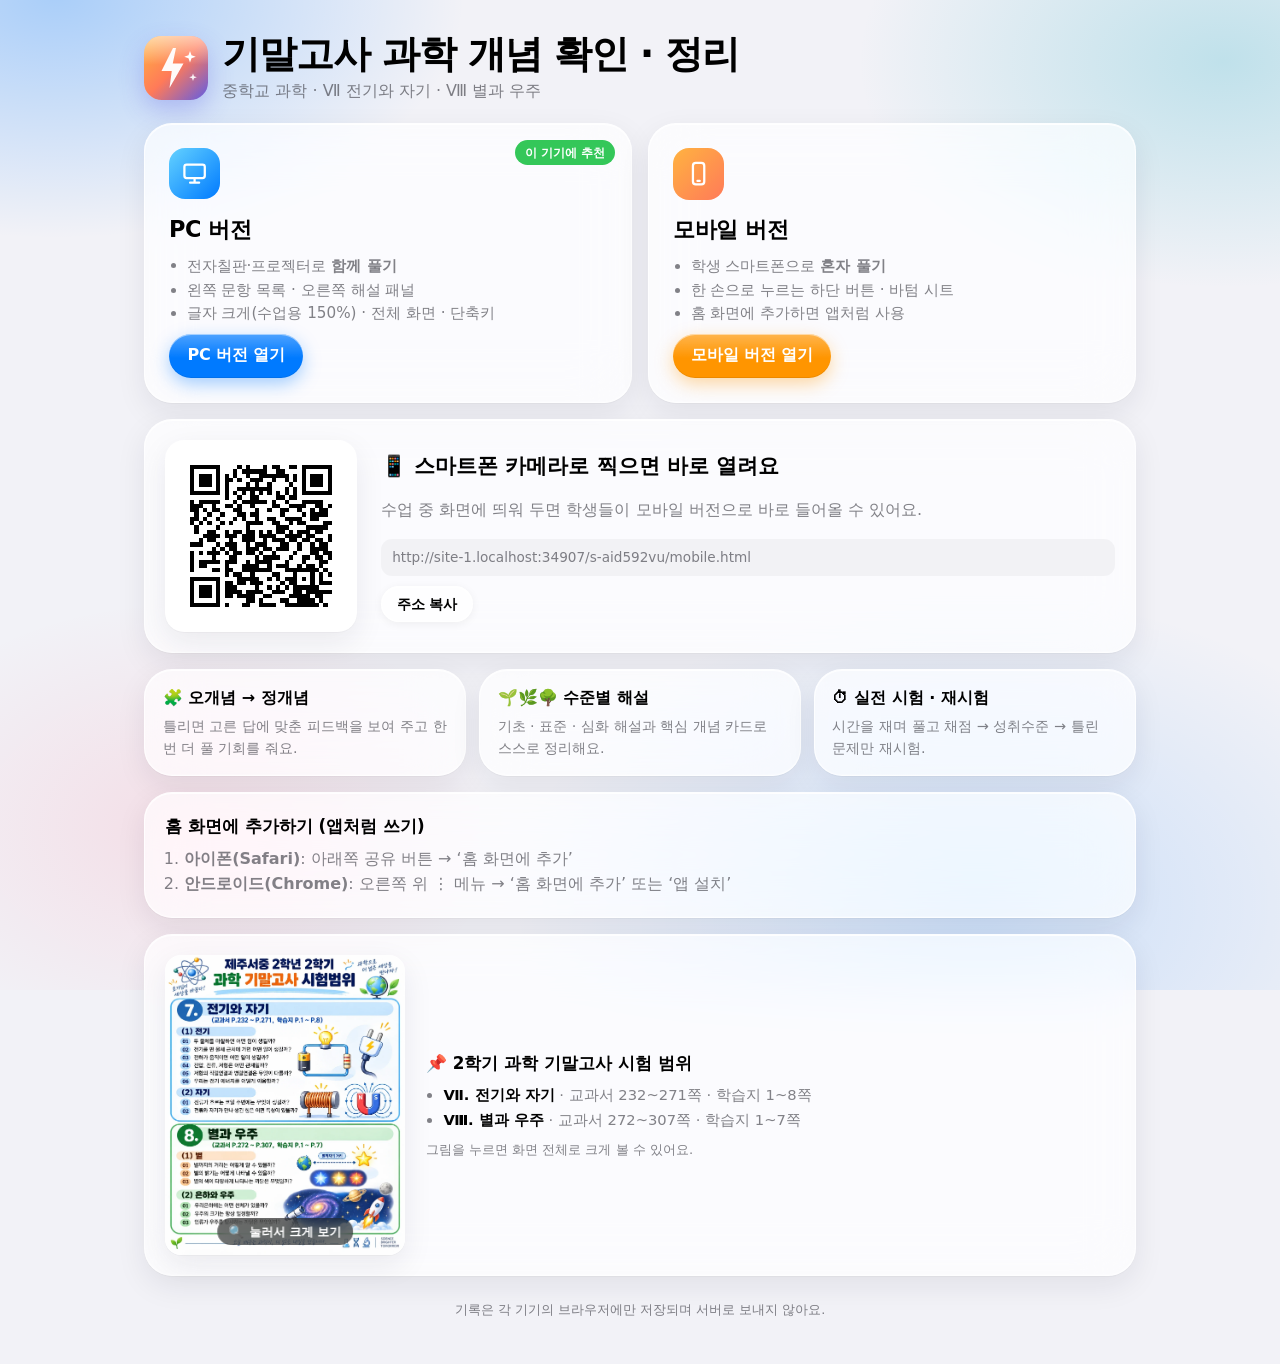
==== commit 7a09b5dd: "시험 범위 안내 그림 추가: 첫 화면·PC·모바일, 눌러서 전체 화면 보기 - 첫 화면: ‘홈 화면에 추가하기’ 아래에 시험 범위 그림과 쪽수 요약 - PC: 왼쪽 메뉴 아래 빈 " ====
--- a/s-aid592vu/index.html
+++ b/s-aid592vu/index.html
@@ -41,10 +41,13 @@
   .howto { margin-top: 1rem; }
   .howto h3 { margin: 0 0 .5rem; font-size: 1.05rem; }
   .howto ol { margin: 0; padding-left: 1.2rem; color: var(--label2); }
+  .range { display: grid; grid-template-columns: 15rem 1fr; gap: 1.3rem; align-items: center; margin-top: 1rem; }
   .foot { text-align: center; color: var(--label2); font-size: .8rem; margin-top: 1.5rem; }
   @media (max-width: 720px) {
     .choose, .feat { grid-template-columns: 1fr; }
     .qr-card { grid-template-columns: 1fr; justify-items: center; text-align: center; }
+    .range { grid-template-columns: 1fr; }
+    .range .range-thumb { max-width: 24rem; width: 100%; justify-self: center; }
   }
 </style>
 </head>
@@ -98,9 +101,22 @@
     </ol>
   </section>
 
+  <section class="range card" aria-label="시험 범위">
+    <button type="button" class="range-thumb" data-range-open aria-label="시험 범위 그림 전체 화면으로 크게 보기"><img src="img/exam-range.webp" alt="2학년 2학기 과학 기말고사 시험 범위 안내 그림" width="1122" height="1402" loading="lazy"><span class="range-zoom">🔍 눌러서 크게 보기</span></button>
+    <div class="range-info">
+      <h3>📌 2학기 과학 기말고사 시험 범위</h3>
+      <ul>
+        <li><b>Ⅶ. 전기와 자기</b> · 교과서 232~271쪽 · 학습지 1~8쪽</li>
+        <li><b>Ⅷ. 별과 우주</b> · 교과서 272~307쪽 · 학습지 1~7쪽</li>
+      </ul>
+      <p>그림을 누르면 화면 전체로 크게 볼 수 있어요.</p>
+    </div>
+  </section>
+
   <p class="foot">기록은 각 기기의 브라우저에만 저장되며 서버로 보내지 않아요.</p>
 </div>
 <script src="js/qr.js"></script>
+<script src="js/range.js"></script>
 <script>
 (function () {
   var dark = window.matchMedia && matchMedia('(prefers-color-scheme: dark)').matches;
--- a/s-aid592vu/css/base.css
+++ b/s-aid592vu/css/base.css
@@ -633,3 +633,44 @@
 .lead-tag { display: inline-block; font-size: .72rem; font-weight: 800; color: #fff; background: var(--label3); padding: .05rem .5rem; border-radius: 999px; margin-right: .45rem; vertical-align: .1em; }
 .opt-img { background: #fff; border-radius: .7rem; padding: .3rem; text-align: center; }
 .opt-img img { display: block; max-width: 100%; max-height: 10rem; margin: 0 auto; object-fit: contain; }
+
+/* ───────── 시험 범위 그림 (첫 화면 · PC · 모바일 공통) ───────── */
+.range-thumb { position: relative; display: block; padding: 0; border: 0; background: none; cursor: zoom-in; border-radius: 1rem; overflow: hidden; box-shadow: var(--shadow); transition: transform .3s var(--pop, ease); }
+.range-thumb:hover { transform: translateY(-2px); }
+.range-thumb:active { transform: scale(.98); }
+.range-thumb img { display: block; width: 100%; height: auto; }
+.range-thumb .range-zoom { position: absolute; left: 50%; bottom: .6rem; transform: translateX(-50%); white-space: nowrap; font-size: .78rem; font-weight: 700; color: #fff; background: rgba(0, 0, 0, .55); padding: .25rem .7rem; border-radius: 999px; backdrop-filter: blur(8px); -webkit-backdrop-filter: blur(8px); }
+.range-thumb.crop img { aspect-ratio: 4 / 3; object-fit: cover; object-position: top; }
+.range-info h3 { margin: 0 0 .5rem; font-size: 1.05rem; display: flex; align-items: center; gap: .35rem; }
+.range-info ul { margin: 0 0 .5rem; padding-left: 1.1rem; color: var(--label2); font-size: .92rem; }
+.range-info li { margin: .15rem 0; }
+.range-info li b { color: var(--label); }
+.range-info p { margin: 0; font-size: .82rem; color: var(--label2); }
+.rv { position: fixed; inset: 0; z-index: 9999; display: flex; flex-direction: column; background: rgba(10, 10, 14, .88); backdrop-filter: blur(14px); -webkit-backdrop-filter: blur(14px); opacity: 0; transition: opacity .2s ease; padding: env(safe-area-inset-top) env(safe-area-inset-right) env(safe-area-inset-bottom) env(safe-area-inset-left); }
+.rv.in { opacity: 1; }
+.rv-bar { display: flex; align-items: center; gap: .5rem; padding: .7rem 1rem; color: #fff; flex: none; }
+.rv-title { font-size: 1.05rem; }
+.rv-sp { flex: 1; }
+.rv-btn { font: inherit; font-size: .9rem; font-weight: 700; color: #fff; background: rgba(255, 255, 255, .16); border: 1px solid rgba(255, 255, 255, .22); border-radius: 999px; padding: .45rem .95rem; cursor: pointer; }
+.rv-btn:hover { background: rgba(255, 255, 255, .26); }
+.rv-btn:focus-visible { outline: 3px solid #64D2FF; outline-offset: 2px; }
+.rv-x { width: 2.5rem; height: 2.5rem; padding: 0; font-size: 1.05rem; }
+.rv-stage { flex: 1; min-height: 0; overflow: auto; display: flex; align-items: center; justify-content: center; padding: 0 1rem; -webkit-overflow-scrolling: touch; }
+.rv-stage img { max-width: 100%; max-height: 100%; object-fit: contain; border-radius: .6rem; box-shadow: 0 20px 60px rgba(0, 0, 0, .5); cursor: zoom-in; background: #fff; }
+.rv.zoomed .rv-stage { align-items: flex-start; justify-content: flex-start; }
+.rv.zoomed .rv-stage img { max-width: none; max-height: none; width: max(100%, 1122px); margin: 0 auto; cursor: zoom-out; }
+.rv-help { margin: 0; padding: .5rem 1rem .8rem; text-align: center; color: rgba(255, 255, 255, .6); font-size: .78rem; flex: none; }
+.rv:fullscreen { padding: 0; }
+@media (max-width: 600px) {
+  .rv-bar { padding: .55rem .7rem; }
+  .rv-stage { padding: 0 .4rem; }
+  .rv.zoomed .rv-stage img { width: 260%; }
+  .rv-help { font-size: .72rem; }
+}
+.side-range { margin-top: .7rem; }
+.side-range .side-title { margin-bottom: .45rem; }
+.side-range .range-thumb { width: 100%; }
+.range-m { display: grid; grid-template-columns: 7.5rem 1fr; gap: 1rem; align-items: center; padding: 1rem; }
+.range-m .range-info ul { list-style: none; padding: 0; margin: 0 0 .7rem; font-size: .9rem; }
+.range-m .range-info li { margin: 0 0 .45rem; line-height: 1.4; }
+.range-m .range-info .btn .ic { width: 1rem; height: 1rem; }
